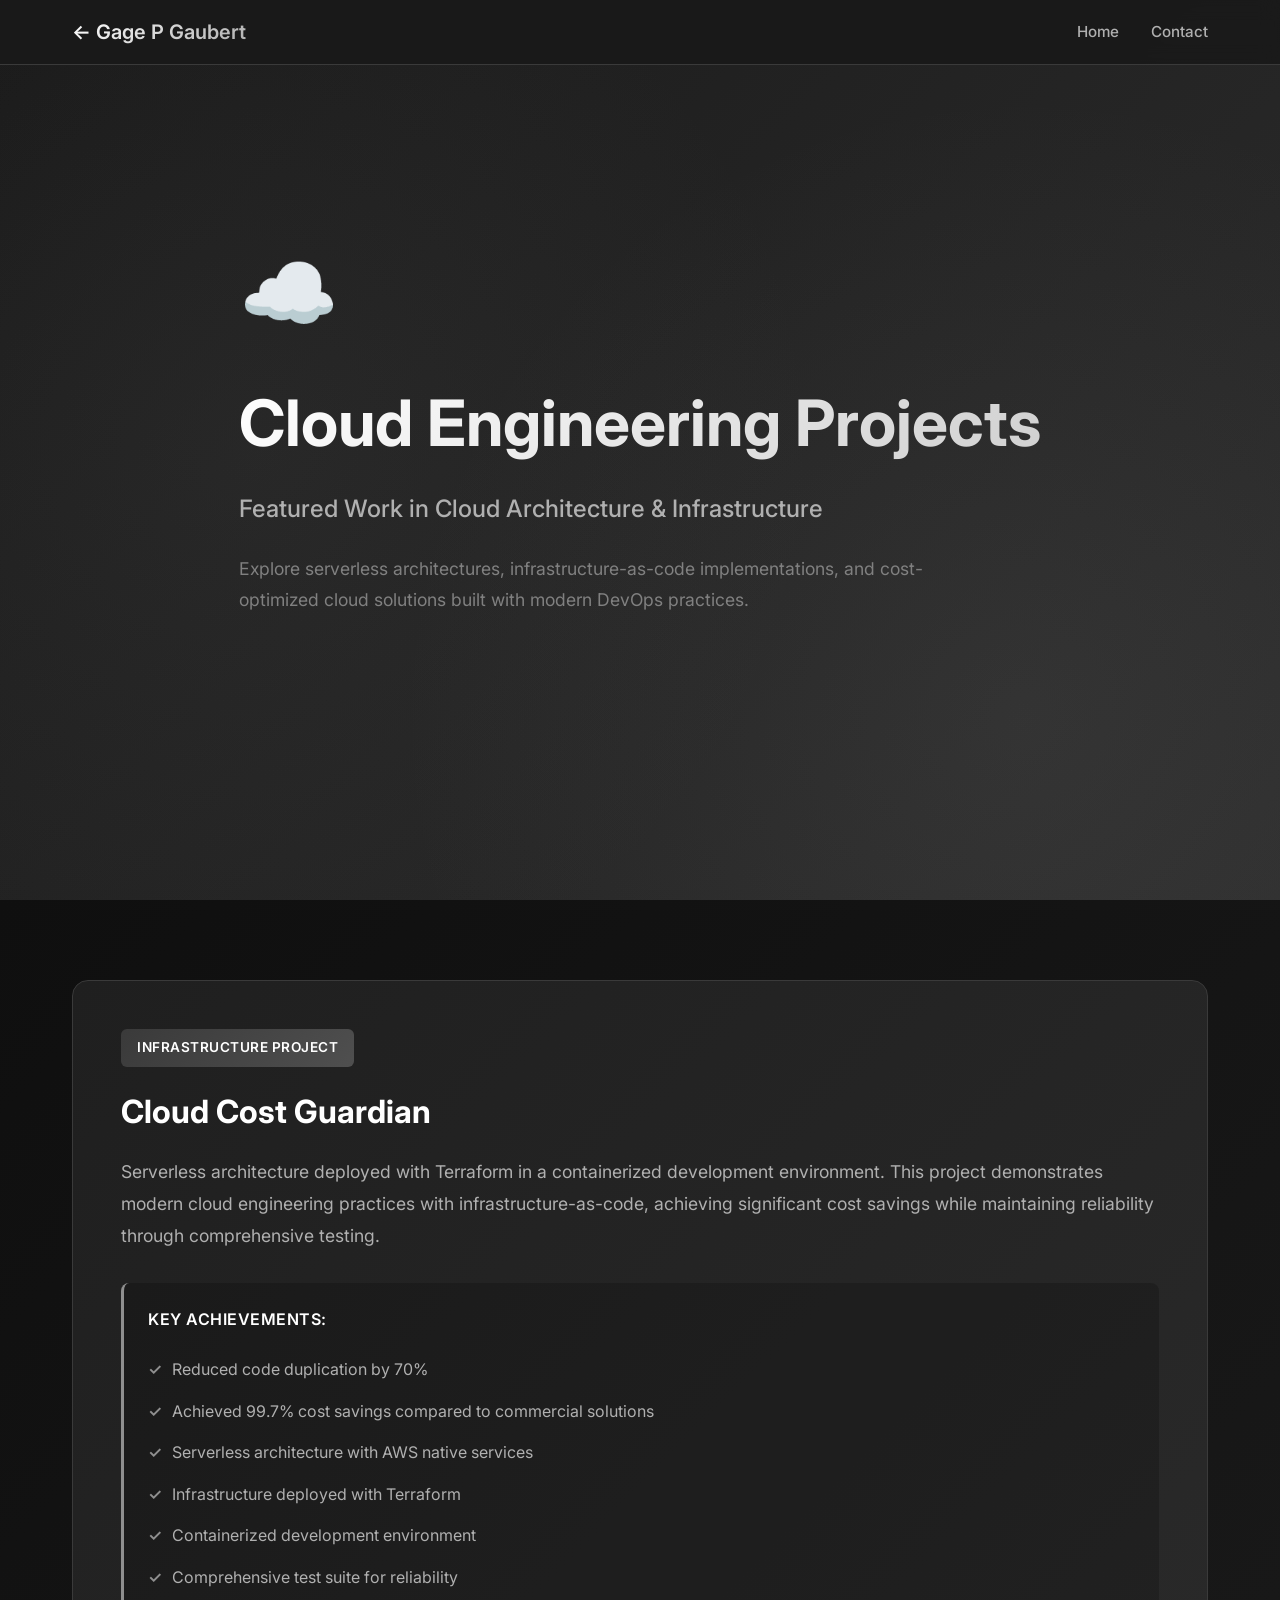
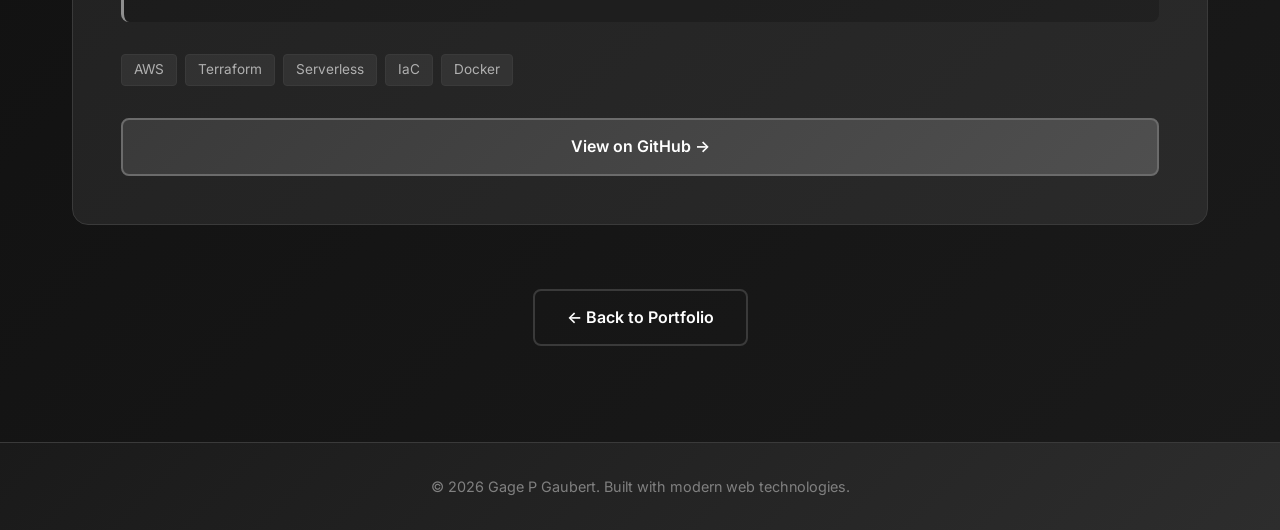
==== cloud-engineering.html @ 6726d465 "Initial commit: Portfolio website with Data/ML and Cloud Engineering projects" ====
<!DOCTYPE html>
<html lang="en">
<head>
    <meta charset="UTF-8">
    <meta name="viewport" content="width=device-width, initial-scale=1.0">
    <title>Cloud Engineering Projects | Gage P Gaubert</title>
    <link rel="stylesheet" href="style.css">
    <link rel="preconnect" href="https://fonts.googleapis.com">
    <link rel="preconnect" href="https://fonts.gstatic.com" crossorigin>
    <link href="https://fonts.googleapis.com/css2?family=Inter:wght@300;400;500;600;700&display=swap" rel="stylesheet">
</head>
<body>
    <!-- Navigation -->
    <nav class="navbar">
        <div class="container">
            <div class="nav-brand">
                <a href="index.html" style="color: inherit; text-decoration: none;">
                    ← Gage P Gaubert
                </a>
            </div>
            <div class="nav-links">
                <a href="index.html">Home</a>
                <a href="index.html#contact">Contact</a>
            </div>
        </div>
    </nav>

    <!-- Hero Section -->
    <section class="hero">
        <div class="container">
            <div class="hero-content">
                <div class="specialty-icon" style="font-size: 5rem; margin-bottom: 1rem;">☁️</div>
                <h1 class="hero-title">Cloud Engineering Projects</h1>
                <p class="hero-subtitle">Featured Work in Cloud Architecture & Infrastructure</p>
                <p class="hero-description">
                    Explore serverless architectures, infrastructure-as-code implementations, and cost-optimized 
                    cloud solutions built with modern DevOps practices.
                </p>
            </div>
        </div>
    </section>

    <!-- Projects Section -->
    <section class="projects" style="padding-top: 2rem;">
        <div class="container">
            <div class="featured-projects-grid">
                <!-- Cloud Cost Guardian -->
                <div class="featured-project-card">
                    <div class="featured-badge">Infrastructure Project</div>
                    <h2>Cloud Cost Guardian</h2>
                    <p class="featured-description">
                        Serverless architecture deployed with Terraform in a containerized development environment. 
                        This project demonstrates modern cloud engineering practices with infrastructure-as-code, 
                        achieving significant cost savings while maintaining reliability through comprehensive testing.
                    </p>
                    <div class="featured-highlights">
                        <h4>Key Achievements:</h4>
                        <ul>
                            <li>Reduced code duplication by 70%</li>
                            <li>Achieved 99.7% cost savings compared to commercial solutions</li>
                            <li>Serverless architecture with AWS native services</li>
                            <li>Infrastructure deployed with Terraform</li>
                            <li>Containerized development environment</li>
                            <li>Comprehensive test suite for reliability</li>
                        </ul>
                    </div>
                    <div class="project-tags" style="margin-top: 1.5rem;">
                        <span class="tag">AWS</span>
                        <span class="tag">Terraform</span>
                        <span class="tag">Serverless</span>
                        <span class="tag">IaC</span>
                        <span class="tag">Docker</span>
                    </div>
                    <a href="https://github.com/gg-dever/cloudcost-guardian" target="_blank" class="btn btn-primary" style="margin-top: 2rem; width: 100%; text-align: center;">
                        View on GitHub →
                    </a>
                </div>
            </div>

            <!-- Back to Home -->
            <div style="text-align: center; margin-top: 4rem;">
                <a href="index.html" class="btn btn-secondary">← Back to Portfolio</a>
            </div>
        </div>
    </section>

    <!-- Footer -->
    <footer class="footer">
        <div class="container">
            <p>&copy; 2026 Gage P Gaubert. Built with modern web technologies.</p>
        </div>
    </footer>

    <script src="script.js"></script>
</body>
</html>
---- style.css ----
* {
    margin: 0;
    padding: 0;
    box-sizing: border-box;
}

:root {
    --gradient-1: linear-gradient(135deg, #1a1a1a 0%, #2d2d2d 100%);
    --gradient-2: linear-gradient(135deg, #2d2d2d 0%, #434343 100%);
    --gradient-3: linear-gradient(135deg, #0f0f0f 0%, #1a1a1a 100%);
    --gradient-accent: linear-gradient(135deg, #3a3a3a 0%, #4f4f4f 100%);
    --gradient-card: linear-gradient(135deg, #1f1f1f 0%, #2a2a2a 100%);
    --text-primary: #ffffff;
    --text-secondary: #b0b0b0;
    --text-muted: #808080;
    --accent: #6b6b6b;
    --accent-bright: #8f8f8f;
    --border-color: #3a3a3a;
}

body {
    font-family: 'Inter', -apple-system, BlinkMacSystemFont, 'Segoe UI', sans-serif;
    background: var(--gradient-3);
    color: var(--text-primary);
    line-height: 1.6;
    overflow-x: hidden;
}

.container {
    max-width: 1200px;
    margin: 0 auto;
    padding: 0 2rem;
}

/* Navigation */
.navbar {
    position: fixed;
    top: 0;
    width: 100%;
    background: rgba(26, 26, 26, 0.95);
    backdrop-filter: blur(10px);
    border-bottom: 1px solid var(--border-color);
    z-index: 1000;
    padding: 1rem 0;
}

.navbar .container {
    display: flex;
    justify-content: space-between;
    align-items: center;
}

.nav-brand {
    font-size: 1.25rem;
    font-weight: 600;
    background: linear-gradient(135deg, #ffffff 0%, #b0b0b0 100%);
    -webkit-background-clip: text;
    -webkit-text-fill-color: transparent;
    background-clip: text;
}

.nav-links {
    display: flex;
    gap: 2rem;
}

.nav-links a {
    color: var(--text-secondary);
    text-decoration: none;
    font-size: 0.95rem;
    font-weight: 500;
    transition: color 0.3s ease;
    position: relative;
}

.nav-links a:hover {
    color: var(--text-primary);
}

.nav-links a::after {
    content: '';
    position: absolute;
    bottom: -5px;
    left: 0;
    width: 0;
    height: 2px;
    background: var(--accent-bright);
    transition: width 0.3s ease;
}

.nav-links a:hover::after {
    width: 100%;
}

/* Hero Section */
.hero {
    min-height: 100vh;
    display: flex;
    align-items: center;
    background: var(--gradient-1);
    position: relative;
    overflow: hidden;
    padding-top: 80px;
}

.hero::before {
    content: '';
    position: absolute;
    top: 0;
    left: 0;
    right: 0;
    bottom: 0;
    background:
        radial-gradient(circle at 20% 50%, rgba(107, 107, 107, 0.1) 0%, transparent 50%),
        radial-gradient(circle at 80% 80%, rgba(143, 143, 143, 0.1) 0%, transparent 50%);
    pointer-events: none;
}

.hero-content {
    position: relative;
    z-index: 1;
}

.hero-title {
    font-size: 4rem;
    font-weight: 700;
    margin-bottom: 1rem;
    background: linear-gradient(135deg, #ffffff 0%, #d0d0d0 100%);
    -webkit-background-clip: text;
    -webkit-text-fill-color: transparent;
    background-clip: text;
}

.hero-subtitle {
    font-size: 1.5rem;
    color: var(--text-secondary);
    margin-bottom: 1.5rem;
    font-weight: 500;
}

.hero-description {
    font-size: 1.1rem;
    color: var(--text-muted);
    max-width: 700px;
    margin-bottom: 2.5rem;
    line-height: 1.8;
}

.hero-cta {
    display: flex;
    gap: 1rem;
}

/* Buttons */
.btn {
    padding: 0.875rem 2rem;
    border-radius: 8px;
    text-decoration: none;
    font-weight: 600;
    font-size: 1rem;
    transition: all 0.3s ease;
    display: inline-block;
    border: 2px solid transparent;
    cursor: pointer;
}

.btn-primary {
    background: var(--gradient-accent);
    color: var(--text-primary);
    border-color: var(--accent);
}

.btn-primary:hover {
    transform: translateY(-2px);
    box-shadow: 0 10px 25px rgba(107, 107, 107, 0.3);
    border-color: var(--accent-bright);
}

.btn-secondary {
    background: transparent;
    color: var(--text-primary);
    border-color: var(--border-color);
}

.btn-secondary:hover {
    background: rgba(107, 107, 107, 0.1);
    border-color: var(--accent);
}

.btn-outline {
    background: transparent;
    color: var(--text-primary);
    border-color: var(--border-color);
    width: 100%;
    margin-top: 1rem;
}

.btn-outline:hover {
    background: var(--gradient-accent);
    border-color: var(--accent-bright);
}

/* Sections */
section {
    padding: 6rem 0;
    position: relative;
}

.section-title {
    font-size: 2.5rem;
    font-weight: 700;
    margin-bottom: 1rem;
    text-align: center;
    background: linear-gradient(135deg, #ffffff 0%, #c0c0c0 100%);
    -webkit-background-clip: text;
    -webkit-text-fill-color: transparent;
    background-clip: text;
}

.section-subtitle {
    text-align: center;
    color: var(--text-secondary);
    font-size: 1.1rem;
    margin-bottom: 3rem;
}

/* About Section */
.about {
    background: var(--gradient-2);
}

.about-content {
    max-width: 900px;
    margin: 0 auto;
}

.about-text {
    font-size: 1.1rem;
    color: var(--text-secondary);
    margin-bottom: 1.5rem;
    line-height: 1.8;
}

.about-text strong {
    color: var(--text-primary);
    font-weight: 600;
}

/* Specialties Section */
.specialties {
    background: var(--gradient-3);
}

.specialty-cards {
    display: grid;
    grid-template-columns: repeat(auto-fit, minmax(450px, 1fr));
    gap: 2rem;
    margin-top: 3rem;
}

.specialty-card {
    background: var(--gradient-card);
    border: 1px solid var(--border-color);
    border-radius: 16px;
    padding: 2.5rem;
    transition: all 0.3s ease;
}

.specialty-card:hover {
    transform: translateY(-5px);
    border-color: var(--accent);
    box-shadow: 0 15px 40px rgba(0, 0, 0, 0.4);
}

.specialty-icon {
    font-size: 3rem;
    margin-bottom: 1rem;
}

.specialty-card h3 {
    font-size: 1.5rem;
    margin-bottom: 1rem;
    color: var(--text-primary);
}

.specialty-card > p {
    color: var(--text-secondary);
    margin-bottom: 1.5rem;
    line-height: 1.6;
}

.specialty-highlights {
    list-style: none;
    margin-bottom: 1.5rem;
}

.specialty-highlights li {
    color: var(--text-secondary);
    padding: 0.5rem 0;
    padding-left: 1.5rem;
    position: relative;
}

.specialty-highlights li::before {
    content: '→';
    position: absolute;
    left: 0;
    color: var(--accent-bright);
}

/* Tech Stack */
.tech-stack {
    background: var(--gradient-1);
}

.tech-categories {
    display: grid;
    grid-template-columns: repeat(auto-fit, minmax(250px, 1fr));
    gap: 2rem;
    margin-top: 3rem;
}

.tech-category h3 {
    font-size: 1.25rem;
    margin-bottom: 1rem;
    color: var(--text-primary);
}

.tech-tags {
    display: flex;
    flex-wrap: wrap;
    gap: 0.75rem;
}

.tech-tag {
    background: var(--gradient-card);
    border: 1px solid var(--border-color);
    padding: 0.5rem 1rem;
    border-radius: 6px;
    color: var(--text-secondary);
    font-size: 0.9rem;
    transition: all 0.3s ease;
}

.tech-tag:hover {
    border-color: var(--accent);
    color: var(--text-primary);
    transform: translateY(-2px);
}

/* Timeline */
.experience {
    background: var(--gradient-2);
}

.timeline {
    position: relative;
    max-width: 900px;
    margin: 3rem auto;
    padding-left: 2rem;
}

.timeline::before {
    content: '';
    position: absolute;
    left: 0;
    top: 0;
    bottom: 0;
    width: 2px;
    background: var(--gradient-accent);
}

.timeline-item {
    position: relative;
    margin-bottom: 3rem;
}

.timeline-marker {
    position: absolute;
    left: -2.5rem;
    top: 0;
    width: 12px;
    height: 12px;
    background: var(--accent-bright);
    border-radius: 50%;
    border: 3px solid #1a1a1a;
}

.timeline-content {
    background: var(--gradient-card);
    border: 1px solid var(--border-color);
    border-radius: 12px;
    padding: 2rem;
    margin-left: 1.5rem;
}

.timeline-header {
    margin-bottom: 1rem;
}

.timeline-header h3 {
    font-size: 1.4rem;
    color: var(--text-primary);
    margin-bottom: 0.5rem;
}

.company {
    color: var(--accent-bright);
    font-weight: 600;
    font-size: 1.1rem;
    display: block;
    margin-bottom: 0.25rem;
}

.timeline-date {
    color: var(--text-muted);
    font-size: 0.9rem;
}

.timeline-details {
    list-style: none;
    margin-top: 1rem;
}

.timeline-details li {
    color: var(--text-secondary);
    padding: 0.5rem 0;
    padding-left: 1.5rem;
    position: relative;
    line-height: 1.6;
}

.timeline-details li::before {
    content: '•';
    position: absolute;
    left: 0;
    color: var(--accent-bright);
    font-size: 1.2rem;
}

.timeline-details strong {
    color: var(--text-primary);
}

/* Projects */
.projects {
    background: var(--gradient-3);
}

.projects-grid {
    display: grid;
    grid-template-columns: repeat(auto-fit, minmax(350px, 1fr));
    gap: 2rem;
    margin-top: 3rem;
}

.project-card {
    background: var(--gradient-card);
    border: 1px solid var(--border-color);
    border-radius: 12px;
    padding: 2rem;
    transition: all 0.3s ease;
}

.project-card:hover {
    transform: translateY(-5px);
    border-color: var(--accent);
    box-shadow: 0 15px 40px rgba(0, 0, 0, 0.4);
}

.project-header {
    margin-bottom: 1rem;
}

.project-header h3 {
    font-size: 1.4rem;
    color: var(--text-primary);
    margin-bottom: 0.5rem;
}

.project-impact {
    color: var(--accent-bright);
    font-size: 0.9rem;
    font-weight: 600;
}

.project-description {
    color: var(--text-secondary);
    margin-bottom: 1rem;
    line-height: 1.6;
}

.project-details {
    list-style: none;
    margin-bottom: 1.5rem;
}

.project-details li {
    color: var(--text-secondary);
    padding: 0.4rem 0;
    padding-left: 1.5rem;
    position: relative;
    font-size: 0.95rem;
    line-height: 1.5;
}

.project-details li::before {
    content: '✓';
    position: absolute;
    left: 0;
    color: var(--accent-bright);
}

.project-tags {
    display: flex;
    flex-wrap: wrap;
    gap: 0.5rem;
}

.tag {
    background: rgba(107, 107, 107, 0.2);
    border: 1px solid var(--border-color);
    padding: 0.25rem 0.75rem;
    border-radius: 4px;
    color: var(--text-secondary);
    font-size: 0.85rem;
}

/* Philosophy */
.philosophy {
    background: var(--gradient-1);
}

.philosophy-grid {
    display: grid;
    grid-template-columns: repeat(auto-fit, minmax(300px, 1fr));
    gap: 2rem;
    margin-top: 3rem;
}

.philosophy-card {
    background: var(--gradient-card);
    border: 1px solid var(--border-color);
    border-radius: 12px;
    padding: 2rem;
}

.philosophy-card h3 {
    font-size: 1.3rem;
    margin-bottom: 1rem;
    color: var(--text-primary);
}

.philosophy-card p {
    color: var(--text-secondary);
    line-height: 1.7;
}

/* Education */
.education {
    background: var(--gradient-2);
}

.education-grid {
    display: grid;
    grid-template-columns: repeat(auto-fit, minmax(400px, 1fr));
    gap: 2rem;
    margin-top: 3rem;
}

.education-card {
    background: var(--gradient-card);
    border: 1px solid var(--border-color);
    border-radius: 12px;
    padding: 2rem;
}

.education-card h3 {
    font-size: 1.2rem;
    color: var(--text-primary);
    margin-bottom: 0.5rem;
}

.institution {
    color: var(--accent-bright);
    font-weight: 600;
    margin-bottom: 0.25rem;
}

.year {
    color: var(--text-muted);
    font-size: 0.9rem;
}

/* Codecademy Courses */
.codecademy-section {
    margin-top: 3rem;
    padding-top: 2rem;
    border-top: 1px solid var(--border-color);
}

.codecademy-title {
    font-size: 1.3rem;
    color: var(--text-secondary);
    margin-bottom: 1.5rem;
    text-align: center;
}

.codecademy-grid {
    display: grid;
    grid-template-columns: repeat(auto-fit, minmax(200px, 1fr));
    gap: 1rem;
}

.codecademy-card {
    background: var(--gradient-card);
    border: 1px solid var(--border-color);
    border-radius: 8px;
    padding: 1rem 1.25rem;
    transition: all 0.3s ease;
    text-align: center;
}

.codecademy-card:hover {
    border-color: var(--accent);
    transform: translateY(-3px);
}

.course-type {
    font-size: 0.75rem;
    color: var(--accent-bright);
    text-transform: uppercase;
    letter-spacing: 0.5px;
    margin-bottom: 0.5rem;
    font-weight: 600;
}

.codecademy-card h4 {
    font-size: 0.95rem;
    color: var(--text-primary);
    line-height: 1.4;
    font-weight: 500;
}

/* Contact */
.contact {
    background: var(--gradient-3);
}

.contact-subtitle {
    text-align: center;
    color: var(--text-secondary);
    font-size: 1.1rem;
    margin-bottom: 3rem;
}

.contact-info {
    display: grid;
    grid-template-columns: repeat(auto-fit, minmax(250px, 1fr));
    gap: 2rem;
    max-width: 900px;
    margin: 0 auto;
}

.contact-item {
    display: flex;
    align-items: center;
    gap: 1rem;
    background: var(--gradient-card);
    border: 1px solid var(--border-color);
    border-radius: 12px;
    padding: 1.5rem;
    transition: all 0.3s ease;
}

.contact-item:hover {
    border-color: var(--accent);
    transform: translateY(-3px);
}

.contact-icon {
    font-size: 2rem;
}

.contact-item h4 {
    font-size: 0.9rem;
    color: var(--text-muted);
    margin-bottom: 0.25rem;
}

.contact-item a {
    color: var(--text-primary);
    text-decoration: none;
    font-weight: 500;
    transition: color 0.3s ease;
}

.contact-item a:hover {
    color: var(--accent-bright);
}

/* Footer */
.footer {
    background: var(--gradient-1);
    border-top: 1px solid var(--border-color);
    padding: 2rem 0;
    text-align: center;
}

.footer p {
    color: var(--text-muted);
    font-size: 0.9rem;
}

/* Responsive */
@media (max-width: 768px) {
    .nav-links {
        display: none;
    }

    .hero-title {
        font-size: 2.5rem;
    }

    .hero-subtitle {
        font-size: 1.2rem;
    }

    .hero-cta {
        flex-direction: column;
    }

    .specialty-cards,
    .projects-grid,
    .education-grid {
        grid-template-columns: 1fr;
    }

    .timeline {
        padding-left: 1.5rem;
    }

    .timeline-content {
        margin-left: 1rem;
    }
}

/* Smooth Scrolling */
html {
    scroll-behavior: smooth;
}

/* Featured Projects Page */
.featured-projects-grid {
    display: grid;
    grid-template-columns: repeat(auto-fit, minmax(450px, 1fr));
    gap: 3rem;
    margin-top: 3rem;
}

.featured-project-card {
    background: var(--gradient-card);
    border: 1px solid var(--border-color);
    border-radius: 16px;
    padding: 3rem;
    transition: all 0.3s ease;
    position: relative;
}

.featured-project-card:hover {
    transform: translateY(-5px);
    border-color: var(--accent-bright);
    box-shadow: 0 20px 50px rgba(0, 0, 0, 0.5);
}

.featured-badge {
    display: inline-block;
    background: var(--gradient-accent);
    color: var(--text-primary);
    padding: 0.5rem 1rem;
    border-radius: 6px;
    font-size: 0.85rem;
    font-weight: 600;
    margin-bottom: 1.5rem;
    text-transform: uppercase;
    letter-spacing: 0.5px;
}

.featured-project-card h2 {
    font-size: 2rem;
    color: var(--text-primary);
    margin-bottom: 1.5rem;
    line-height: 1.3;
}

.featured-description {
    font-size: 1.1rem;
    color: var(--text-secondary);
    line-height: 1.8;
    margin-bottom: 2rem;
}

.featured-highlights {
    background: rgba(0, 0, 0, 0.2);
    border-left: 3px solid var(--accent-bright);
    padding: 1.5rem;
    border-radius: 8px;
    margin: 2rem 0;
}

.featured-highlights h4 {
    color: var(--text-primary);
    font-size: 1rem;
    margin-bottom: 1rem;
    text-transform: uppercase;
    letter-spacing: 0.5px;
    font-weight: 600;
}

.featured-highlights ul {
    list-style: none;
    padding: 0;
}

.featured-highlights li {
    color: var(--text-secondary);
    padding: 0.5rem 0;
    padding-left: 1.5rem;
    position: relative;
    line-height: 1.6;
}

.featured-highlights li::before {
    content: '✓';
    position: absolute;
    left: 0;
    color: var(--accent-bright);
    font-weight: 600;
}

/* Selection */
::selection {
    background: var(--accent);
    color: var(--text-primary);
}
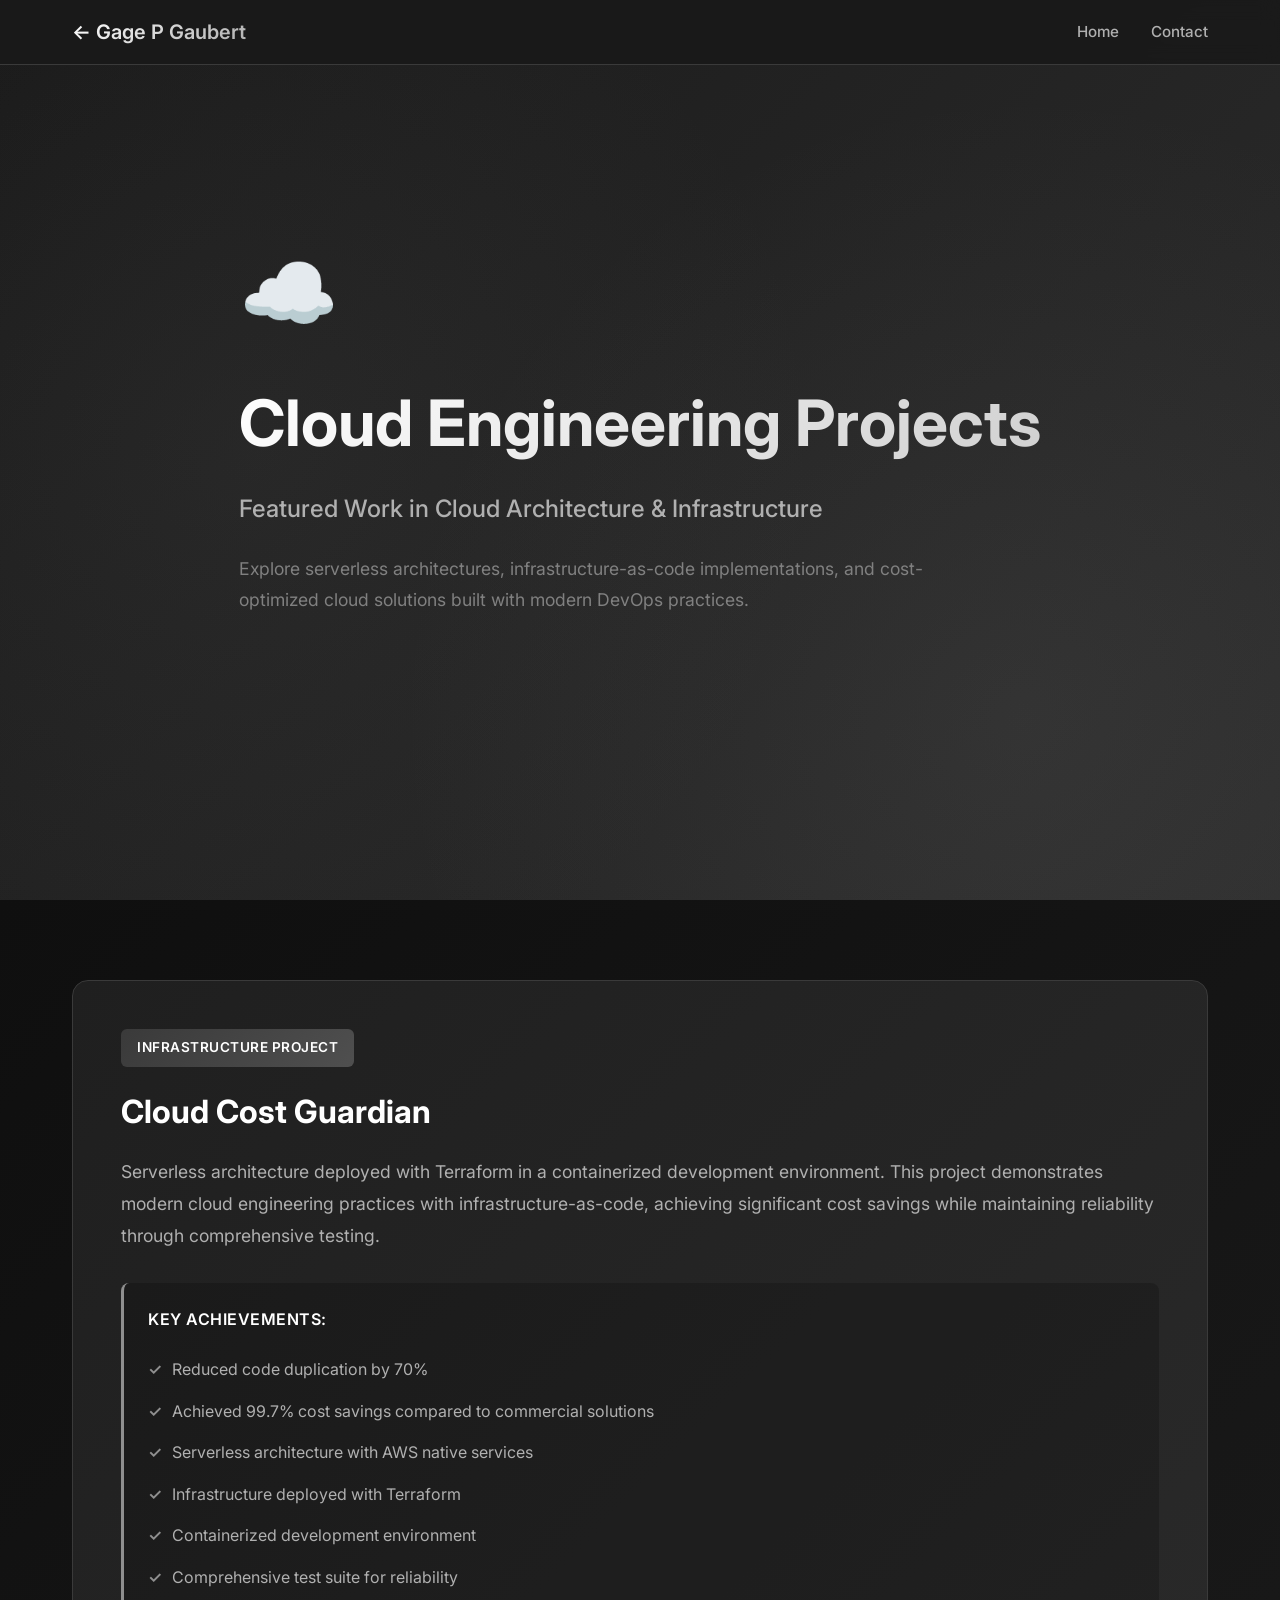
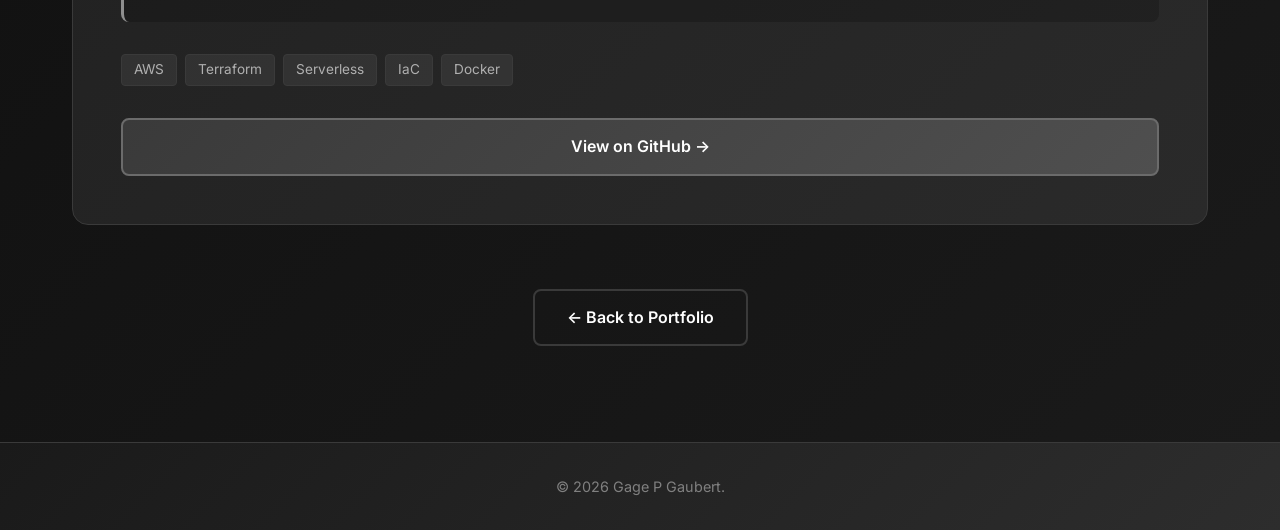
==== commit 2664f0b0: "Remove 'Built with modern web technologies' from footer" ====
--- a/cloud-engineering.html
+++ b/cloud-engineering.html
@@ -87,7 +87,7 @@
     <!-- Footer -->
     <footer class="footer">
         <div class="container">
-            <p>&copy; 2026 Gage P Gaubert. Built with modern web technologies.</p>
+            <p>&copy; 2026 Gage P Gaubert.</p>
         </div>
     </footer>
 
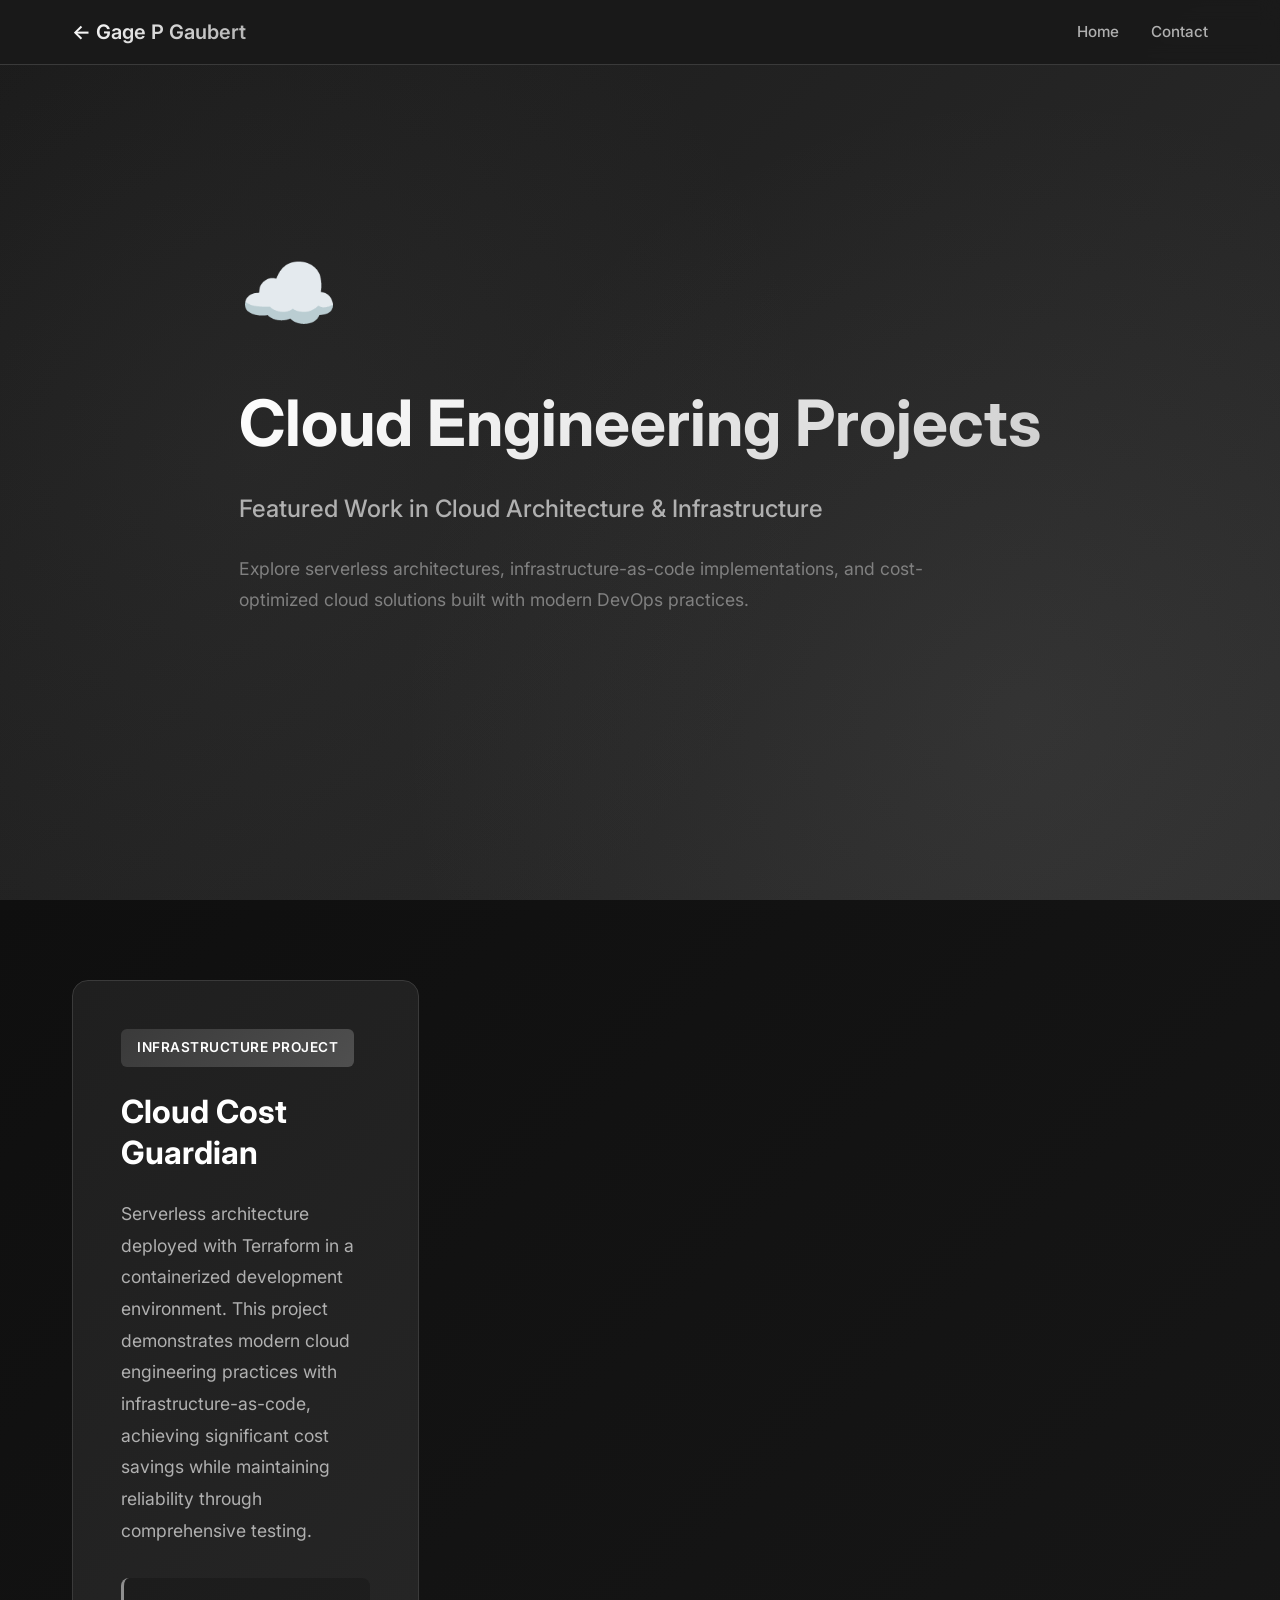
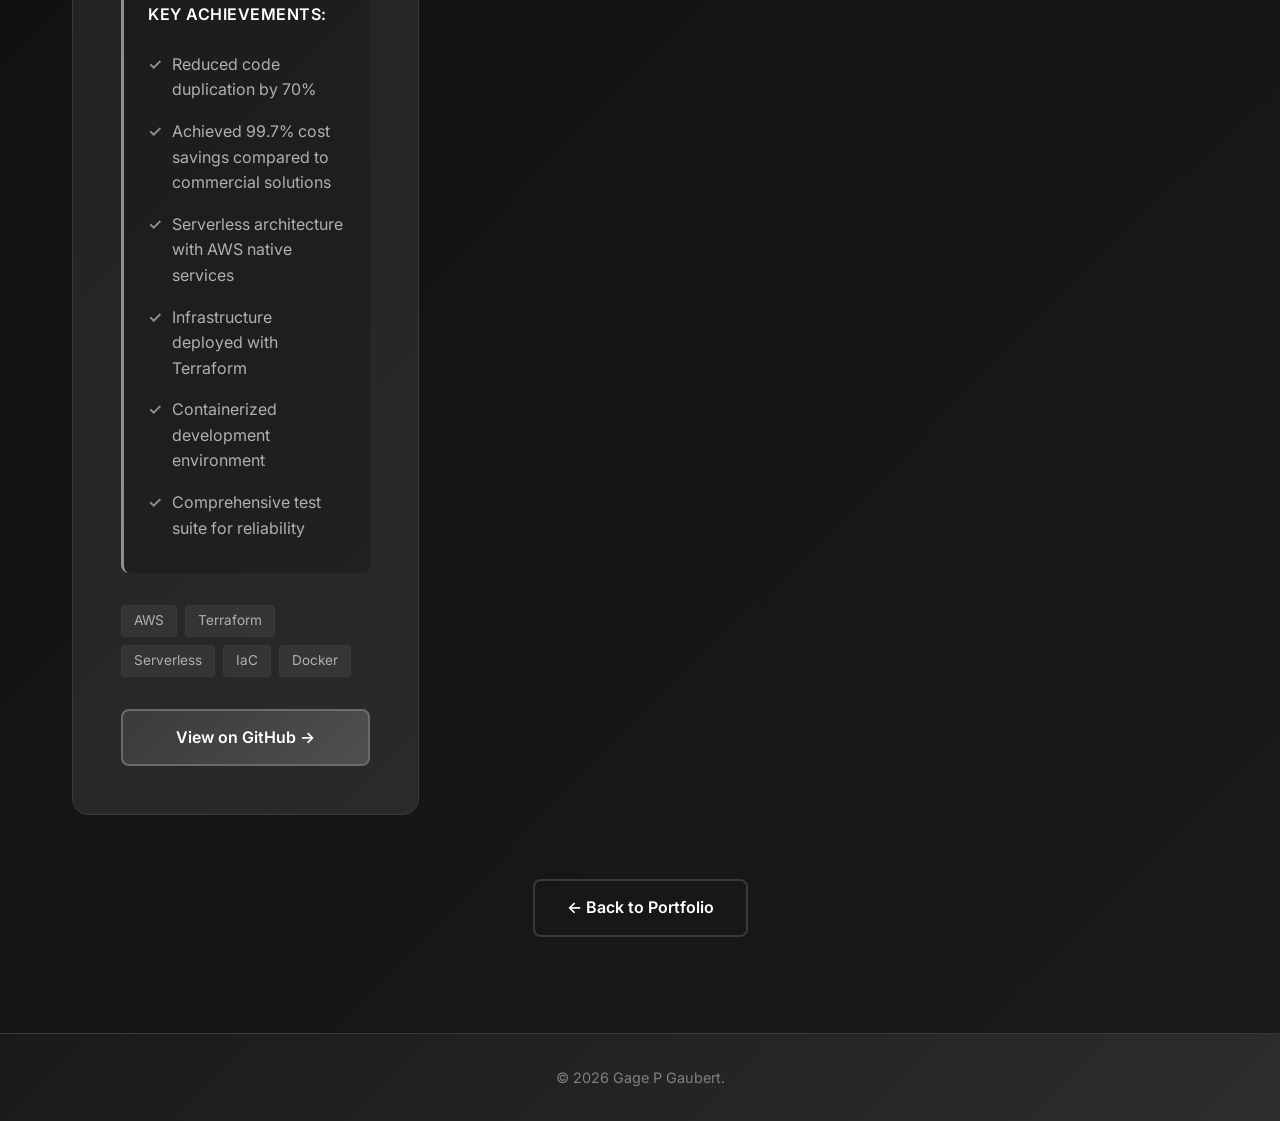
==== commit b203a742: "Force CSS cache bust and enforce 2x2 Featured Projects layout" ====
--- a/cloud-engineering.html
+++ b/cloud-engineering.html
@@ -4,7 +4,7 @@
     <meta charset="UTF-8">
     <meta name="viewport" content="width=device-width, initial-scale=1.0">
     <title>Cloud Engineering Projects | Gage P Gaubert</title>
-    <link rel="stylesheet" href="style.css">
+    <link rel="stylesheet" href="style.css?v=20260426-1">
     <link rel="preconnect" href="https://fonts.googleapis.com">
     <link rel="preconnect" href="https://fonts.gstatic.com" crossorigin>
     <link href="https://fonts.googleapis.com/css2?family=Inter:wght@300;400;500;600;700&display=swap" rel="stylesheet">
@@ -33,7 +33,7 @@
                 <h1 class="hero-title">Cloud Engineering Projects</h1>
                 <p class="hero-subtitle">Featured Work in Cloud Architecture & Infrastructure</p>
                 <p class="hero-description">
-                    Explore serverless architectures, infrastructure-as-code implementations, and cost-optimized 
+                    Explore serverless architectures, infrastructure-as-code implementations, and cost-optimized
                     cloud solutions built with modern DevOps practices.
                 </p>
             </div>
@@ -49,8 +49,8 @@
                     <div class="featured-badge">Infrastructure Project</div>
                     <h2>Cloud Cost Guardian</h2>
                     <p class="featured-description">
-                        Serverless architecture deployed with Terraform in a containerized development environment. 
-                        This project demonstrates modern cloud engineering practices with infrastructure-as-code, 
+                        Serverless architecture deployed with Terraform in a containerized development environment.
+                        This project demonstrates modern cloud engineering practices with infrastructure-as-code,
                         achieving significant cost savings while maintaining reliability through comprehensive testing.
                     </p>
                     <div class="featured-highlights">
--- a/style.css
+++ b/style.css
@@ -449,7 +449,7 @@
 
 .projects-grid {
     display: grid;
-    grid-template-columns: repeat(auto-fit, minmax(350px, 1fr));
+    grid-template-columns: repeat(2, minmax(0, 1fr));
     gap: 2rem;
     margin-top: 3rem;
 }
@@ -753,9 +753,10 @@
 /* Featured Projects Page */
 .featured-projects-grid {
     display: grid;
-    grid-template-columns: repeat(auto-fit, minmax(450px, 1fr));
+    grid-template-columns: repeat(3, minmax(0, 1fr));
     gap: 3rem;
     margin-top: 3rem;
+    align-items: stretch;
 }
 
 .featured-project-card {
@@ -798,6 +799,18 @@
     color: var(--text-secondary);
     line-height: 1.8;
     margin-bottom: 2rem;
+}
+
+@media (max-width: 1100px) {
+    .featured-projects-grid {
+        grid-template-columns: repeat(2, minmax(0, 1fr));
+    }
+}
+
+@media (max-width: 768px) {
+    .featured-projects-grid {
+        grid-template-columns: 1fr;
+    }
 }
 
 .featured-highlights {
